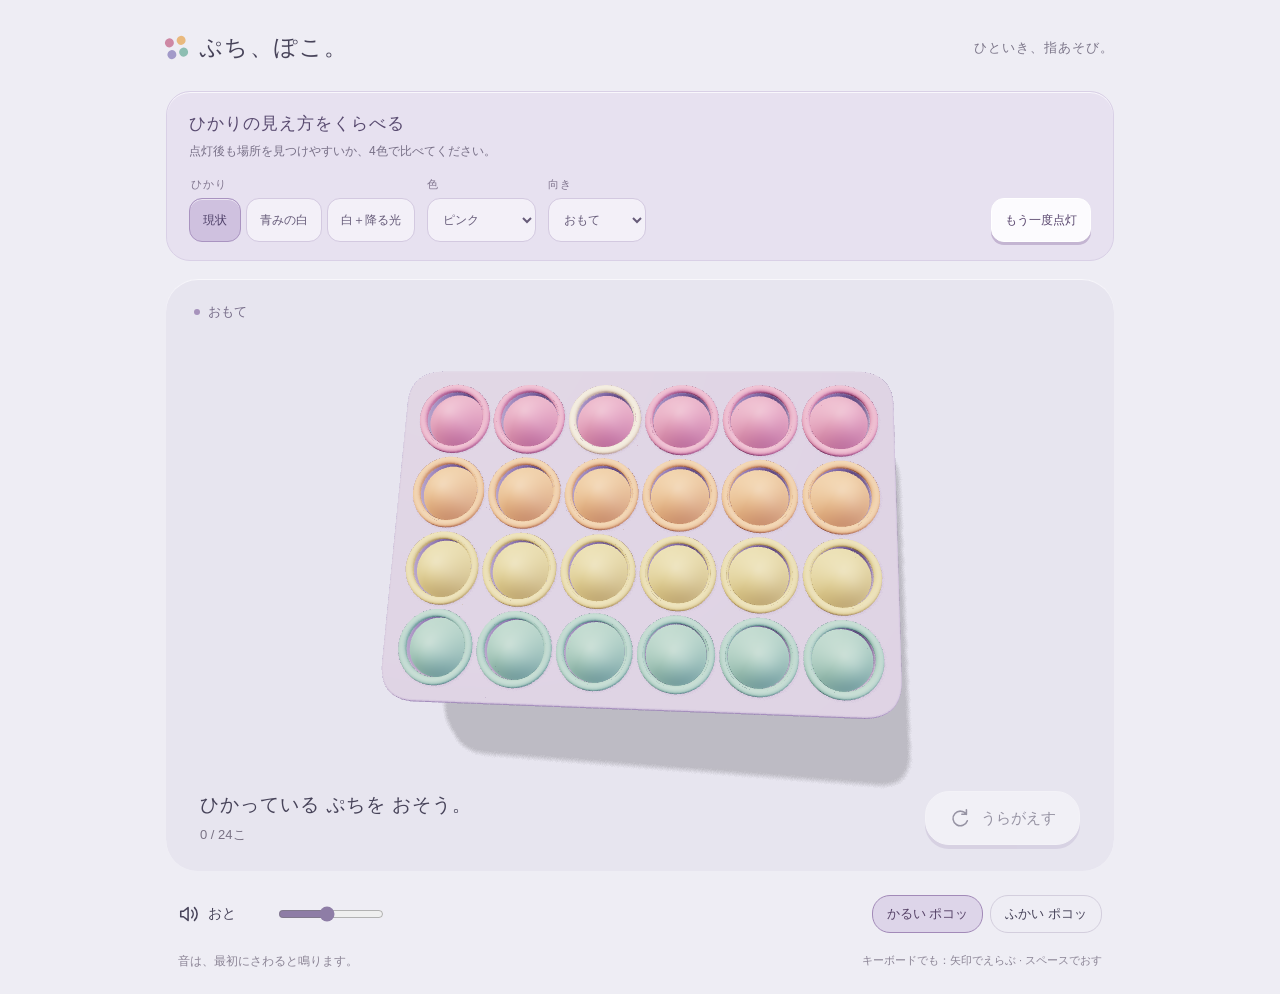
==== compare/index.html @ 1e58d140 "光の3案をスマホから比べられる専用画面を追加" ====
<!doctype html>
<html lang="ja">
<head>
  <meta charset="UTF-8">
  <meta name="viewport" content="width=device-width, initial-scale=1">
  <meta name="theme-color" content="#eeedf4">
  <meta name="description" content="押して、なぞって、裏返して。音と立体感を楽しむプッシュポップ。">
  <title>ぷち、ぽこ。 — プッシュポップ</title>
  <link rel="icon" type="image/svg+xml" href="data:image/svg+xml,%3Csvg xmlns='http://www.w3.org/2000/svg' viewBox='0 0 64 64'%3E%3Crect width='64' height='64' rx='18' fill='%23b9acd9'/%3E%3Ccircle cx='32' cy='32' r='21' fill='%23e4a1b3' stroke='%239f6480' stroke-width='3'/%3E%3Cellipse cx='26' cy='23' rx='8' ry='5' fill='%23f6c9d4'/%3E%3C/svg%3E">
  <link rel="stylesheet" href="../style.css">
<link rel="stylesheet" href="controls.css">
</head>
<body>
  <main class="app">
    <header class="topbar">
      <div class="wordmark"><span class="mark" aria-hidden="true"><i></i><i></i><i></i><i></i></span><h1>ぷち、ぽこ。</h1></div>
      <span class="top-note">ひといき、指あそび。</span>
    </header>
    <section class="play-area" aria-label="プッシュポップ">
      <div class="play-top">
        <div class="mode-switch" role="group" aria-label="あそびかた">
          <button class="is-selected" data-mode="full" aria-pressed="true">じゆうに あそぶ</button>
          <button data-mode="sample" aria-pressed="false">ためし押し</button>
          <button data-mode="chase" aria-pressed="false">ひかりをおう</button>
        </div>
        <span class="face-label" id="face-label">おもて</span>
      </div>
      <div class="stage" id="stage">
        <canvas id="toy" role="img" aria-label="立体のプッシュポップ。下の操作領域でもキーボードで押せます。"></canvas>
        <div id="keys" class="key-grid" role="group" aria-label="突起のキーボード操作"></div>
        <div class="loading" id="loading">おもちゃを じゅんびしています</div>
        <div class="error-panel" id="error-panel" hidden><p>おもちゃを表示できませんでした。</p><p>ブラウザの設定でグラフィック描画を有効にして、もう一度開いてください。</p><button onclick="location.reload()">もういちど</button></div>
      </div>
      <div class="play-bottom">
        <div class="instruction"><p id="hint">おして、なぞって。</p><span id="status" aria-live="polite">好きなところから、どうぞ。</span></div>
        <button class="flip-button" id="flip" disabled><svg viewBox="0 0 24 24" aria-hidden="true"><path d="M19 8a8 8 0 1 0 1 7M19 3v5h-5"/></svg>うらがえす</button>
      </div>
    </section>
    <section class="sound-bar" aria-label="音の設定">
      <div class="sound-group">
        <button id="mute" class="sound-toggle" aria-pressed="false" aria-label="音を消す"><svg viewBox="0 0 24 24" aria-hidden="true"><path d="M11 5 6 9H3v6h3l5 4ZM15 8a6 6 0 0 1 0 8M18 5a10 10 0 0 1 0 14"/></svg><span id="mute-label">おと</span></button>
        <input id="volume" type="range" min="0" max="100" value="45" aria-label="音量">
      </div>
      <div class="tone-switch" role="group" aria-label="音色">
        <button data-tone="soft" class="is-selected" aria-pressed="true">かるい ポコッ</button>
        <button data-tone="deep" aria-pressed="false">ふかい ポコッ</button>
      </div>
    </section>
    <footer><span id="audio-note">音は、最初にさわると鳴ります。</span><span class="keyboard-help">キーボードでも：矢印でえらぶ · スペースでおす</span></footer>
  </main>
  <script type="module" src="app.js"></script>
<script type="module" src="controls.js"></script>
</body>
</html>
---- style.css ----
:root{font-family:ui-rounded,"Hiragino Maru Gothic ProN","Hiragino Kaku Gothic ProN",Meiryo,sans-serif;color:#474359;background:#eeedf4;font-synthesis:none;--ink:#474359;--purple:#766196;--line:#d9d6e4}
*{box-sizing:border-box}body{margin:0}button,input{-webkit-tap-highlight-color:transparent}button{font:inherit;color:inherit;cursor:pointer;border:0}button:disabled{cursor:wait;opacity:.5}button:focus-visible,input:focus-visible{outline:3px solid #8063aa;outline-offset:5px}button{touch-action:manipulation}button svg{width:22px;height:22px;fill:none;stroke:currentColor;stroke-width:1.7;stroke-linecap:round;stroke-linejoin:round}[hidden]{display:none!important}
.app{width:min(1040px,100%);margin:0 auto;padding:32px 46px 22px}.topbar{display:flex;align-items:center;justify-content:space-between;margin-bottom:28px}.wordmark{display:flex;align-items:center;gap:12px}h1{font-size:23px;letter-spacing:.055em;font-weight:750;margin:0}.mark{display:grid;grid-template-columns:repeat(2,9px);gap:3px;transform:rotate(-12deg)}.mark i{height:9px;border-radius:50%;background:#ce88a4}.mark i:nth-child(2){background:#e9b97d}.mark i:nth-child(3){background:#a29ac9}.mark i:nth-child(4){background:#8dbeb2}.top-note{font-size:13px;color:#7d778a;letter-spacing:.08em}.play-area{position:relative;background:#e7e5ef;border-radius:32px;box-shadow:inset 0 1px 0 #f8f7fb;overflow:hidden}.play-top{position:relative;z-index:2;padding:24px 28px 0;display:flex;align-items:center;justify-content:space-between}.mode-switch{display:flex;gap:3px;background:#dad7e4;border-radius:20px;padding:4px}.mode-switch button{padding:10px 16px;border-radius:17px;font-size:14px;background:transparent;color:#716a80}.mode-switch .is-selected{background:#fcfbfe;color:#554563;box-shadow:0 2px 5px #71628612}.face-label{font-size:13px;color:#776d89;display:flex;align-items:center;gap:8px}.face-label:before{content:"";width:6px;height:6px;border-radius:50%;background:#a793bc}.stage{position:relative;height:470px;width:100%;isolation:isolate}.stage canvas{display:block;width:100%;height:100%;touch-action:none;outline:none;cursor:pointer}.loading{position:absolute;inset:0;display:grid;place-items:center;font-size:15px;pointer-events:none}.error-panel{position:absolute;inset:8%;padding:24px;background:#f9f8fc;border-radius:20px;text-align:center;display:flex;flex-direction:column;justify-content:center}.error-panel p{font-size:15px;line-height:1.8}.error-panel button{padding:12px;border-radius:10px;background:#dfd5ee}.key-grid{position:absolute;inset:0;pointer-events:none}.bubble-key{position:absolute;width:42px;height:42px;transform:translate(-50%,-50%);border-radius:50%;pointer-events:none;background:transparent;opacity:0}.bubble-key:focus-visible{opacity:1;outline:3px solid #4b395f;outline-offset:4px;background:#ffffff18}.play-bottom{padding:0 34px 26px;display:flex;align-items:center;justify-content:space-between;gap:16px}.instruction p{font-size:19px;font-weight:700;letter-spacing:.05em;margin:0 0 7px}.instruction span{font-size:13px;color:#797284}.flip-button{display:flex;align-items:center;gap:10px;background:#fcfbfe;border:1px solid #fff;border-radius:24px;padding:15px 23px;font-size:15px;box-shadow:0 4px 0 #c8bfd7;white-space:nowrap;transition:background .15s}.flip-button:active{box-shadow:0 1px 0 #c8bfd7;transform:translateY(3px)}.sound-bar{padding:24px 12px 18px;display:flex;justify-content:space-between;align-items:center;gap:24px}.sound-group{display:flex;gap:18px;align-items:center}.sound-toggle{display:flex;gap:8px;align-items:center;background:transparent;font-size:14px;padding:8px 0;min-width:80px}.sound-toggle[aria-pressed=true]{color:#8d526f}.sound-toggle[aria-pressed=true] svg{stroke-dasharray:3 2}input[type=range]{accent-color:#8e7da6;width:106px;cursor:pointer}.tone-switch{display:flex;gap:7px}.tone-switch button{font-size:13px;background:transparent;border:1px solid #d3cedd;border-radius:18px;padding:9px 14px}.tone-switch button.is-selected{background:#ddd5e9;border-color:#a28ab8;color:#564267}footer{display:flex;justify-content:space-between;gap:16px;color:#8b8495;font-size:12px;padding:0 12px;line-height:1.7}.keyboard-help{font-size:11px}
@media(hover:hover) and (pointer:fine){.flip-button:hover{background:#f3edf9}.mode-switch button:not(.is-selected):hover,.tone-switch button:not(.is-selected):hover{background:#e4ddea}}
@media(min-height:950px) and (min-width:700px){.app{padding-top:60px}.stage{height:540px}}
@media(max-width:650px){.app{padding:22px 14px 24px}.topbar{margin-bottom:23px;padding:0 7px}h1{font-size:20px}.top-note{font-size:11px;letter-spacing:0}.play-area{border-radius:26px}.play-top{padding:18px 14px 0}.mode-switch button{padding:9px 10px;font-size:12px}.face-label{font-size:11px;gap:5px}.stage{height:355px}.play-bottom{padding:0 20px 24px;gap:8px}.instruction p{font-size:16px}.instruction span{font-size:11px}.flip-button{font-size:13px;padding:13px 15px;gap:7px}.flip-button svg{width:19px;height:19px}.sound-bar{flex-direction:column;gap:13px;padding:21px 8px 16px}.sound-group{width:100%;justify-content:center;gap:28px}input[type=range]{width:146px}.tone-switch button{font-size:13px;padding:10px 20px}footer{justify-content:center;text-align:center;font-size:11px}.keyboard-help{display:none}}
@media(max-width:360px){.app{padding-inline:10px}.top-note{display:none}.play-top{padding-inline:10px}.mode-switch button{font-size:11px;padding-inline:8px}.stage{height:290px}.play-bottom{padding-inline:14px}.instruction p{font-size:14px}.instruction span{font-size:10px}.flip-button{font-size:12px;padding:12px}.tone-switch button{padding-inline:16px}}
@media(prefers-reduced-motion:reduce){*{scroll-behavior:auto!important;transition:none!important}}
.mode-switch{flex-wrap:wrap}.mode-switch button{white-space:nowrap}
.face-label{white-space:nowrap;flex-shrink:0}.play-top{gap:12px}.flip-button:disabled{cursor:default}
.sr-only{position:absolute;width:1px;height:1px;padding:0;margin:-1px;overflow:hidden;clip-path:inset(50%);white-space:nowrap;border:0}
@media(max-width:650px){.play-top{flex-wrap:wrap;gap:10px}.mode-switch{width:100%;justify-content:center}.face-label{margin-left:auto}}
@media(max-width:360px){.is-chase .play-bottom{flex-direction:column;align-items:stretch;gap:15px}.is-chase .flip-button{align-self:flex-end}.is-chase .instruction span{font-size:12px}}
---- compare/controls.css ----
.compare-panel {
  margin: 0 0 18px;
  padding: 20px 22px 18px;
  color: #514966;
  background: #e7e1f0;
  border: 1px solid #d9d0e6;
  border-radius: 24px;
  box-shadow: inset 0 1px 0 #f9f7fc;
}

.compare-panel__heading h2 {
  margin: 0;
  color: #594b70;
  font-size: 17px;
  letter-spacing: .06em;
}

.compare-panel__heading p {
  margin: 7px 0 16px;
  color: #776f86;
  font-size: 12px;
  line-height: 1.6;
}

.compare-panel__controls {
  display: flex;
  align-items: flex-end;
  gap: 12px;
  flex-wrap: wrap;
}

.compare-panel__group {
  min-width: 0;
  margin: 0;
  padding: 0;
  border: 0;
}

.compare-panel__group legend {
  margin-bottom: 6px;
  color: #81768f;
  font-size: 11px;
  letter-spacing: .08em;
}

.compare-panel__select {
  display: flex;
  flex-direction: column;
  gap: 6px;
  color: #81768f;
  font-size: 11px;
  letter-spacing: .08em;
}

.compare-panel__select select {
  min-height: 44px;
  min-width: 98px;
  padding: 8px 28px 8px 11px;
  color: #665b79;
  font: inherit;
  font-size: 12px;
  background: #f3f0f8;
  border: 1px solid #d3c9e0;
  border-radius: 13px;
}

.compare-panel__variant-list,
.compare-panel__row-list,
.compare-panel__side-list {
  display: flex;
  gap: 5px;
  flex-wrap: wrap;
}

.compare-panel button {
  min-height: 44px;
  padding: 9px 13px;
  color: #665b79;
  font: inherit;
  font-size: 12px;
  line-height: 1.25;
  white-space: nowrap;
  background: #f3f0f8;
  border: 1px solid #d3c9e0;
  border-radius: 13px;
  cursor: pointer;
  touch-action: manipulation;
  -webkit-tap-highlight-color: transparent;
}

.compare-panel button[aria-pressed="true"] {
  color: #4f4169;
  background: #cfc1df;
  border-color: #a993c0;
  box-shadow: inset 0 1px 0 #ebe4f2;
}

.compare-panel__replay {
  margin-left: auto;
  color: #58456d !important;
  background: #fcfbfe !important;
  border-color: #fff !important;
  box-shadow: 0 3px 0 #c4b5d2;
}

.compare-panel__replay:active {
  transform: translateY(2px);
  box-shadow: 0 1px 0 #c4b5d2;
}

.compare-panel__replay-short {
  display: none;
}

.compare-panel button:focus-visible {
  outline: 3px solid #8063aa;
  outline-offset: 3px;
}

/* The comparison page always runs the light-following game mode. */
.compare-panel ~ .play-area .mode-switch {
  display: none;
}

@media (hover: hover) and (pointer: fine) {
  .compare-panel button:not([aria-pressed="true"]):hover {
    background: #e9e2f1;
    border-color: #b9a9cd;
  }
}

@media (max-width: 650px) {
  .app:has(.compare-panel) > .topbar {
    display: none;
  }

  .compare-panel {
    margin-bottom: 10px;
    padding: 13px 12px 12px;
    border-radius: 20px;
  }

  .compare-panel__heading h2 {
    font-size: 15px;
  }

  .compare-panel__heading p {
    margin: 4px 0 10px;
    font-size: 11px;
  }

  .compare-panel__controls {
    display: grid;
    grid-template-columns: 1fr .9fr .9fr;
    align-items: start;
    gap: 13px 10px;
  }

  .compare-panel__variants {
    grid-column: 1 / -1;
  }

  .compare-panel__variant-list button {
    flex: 1 1 auto;
  }

  .compare-panel__select select,
  .compare-panel__replay {
    min-height: 44px;
  }

  .compare-panel__select { min-width: 0; }
  .compare-panel__select select {
    width: 100%; min-width: 0; padding: 8px 2px 8px 5px;
    letter-spacing: 0;
  }

  .compare-panel__replay {
    margin: 18px 0 0;
  }

  .compare-panel__replay-long {
    display: none;
  }

  .compare-panel__replay-short {
    display: inline;
  }
}

@media (max-width: 360px) {
  .compare-panel__variant-list,
  .compare-panel__row-list,
  .compare-panel__side-list {
    gap: 4px;
  }

  .compare-panel button {
    padding-inline: 9px;
    font-size: 11px;
  }
}
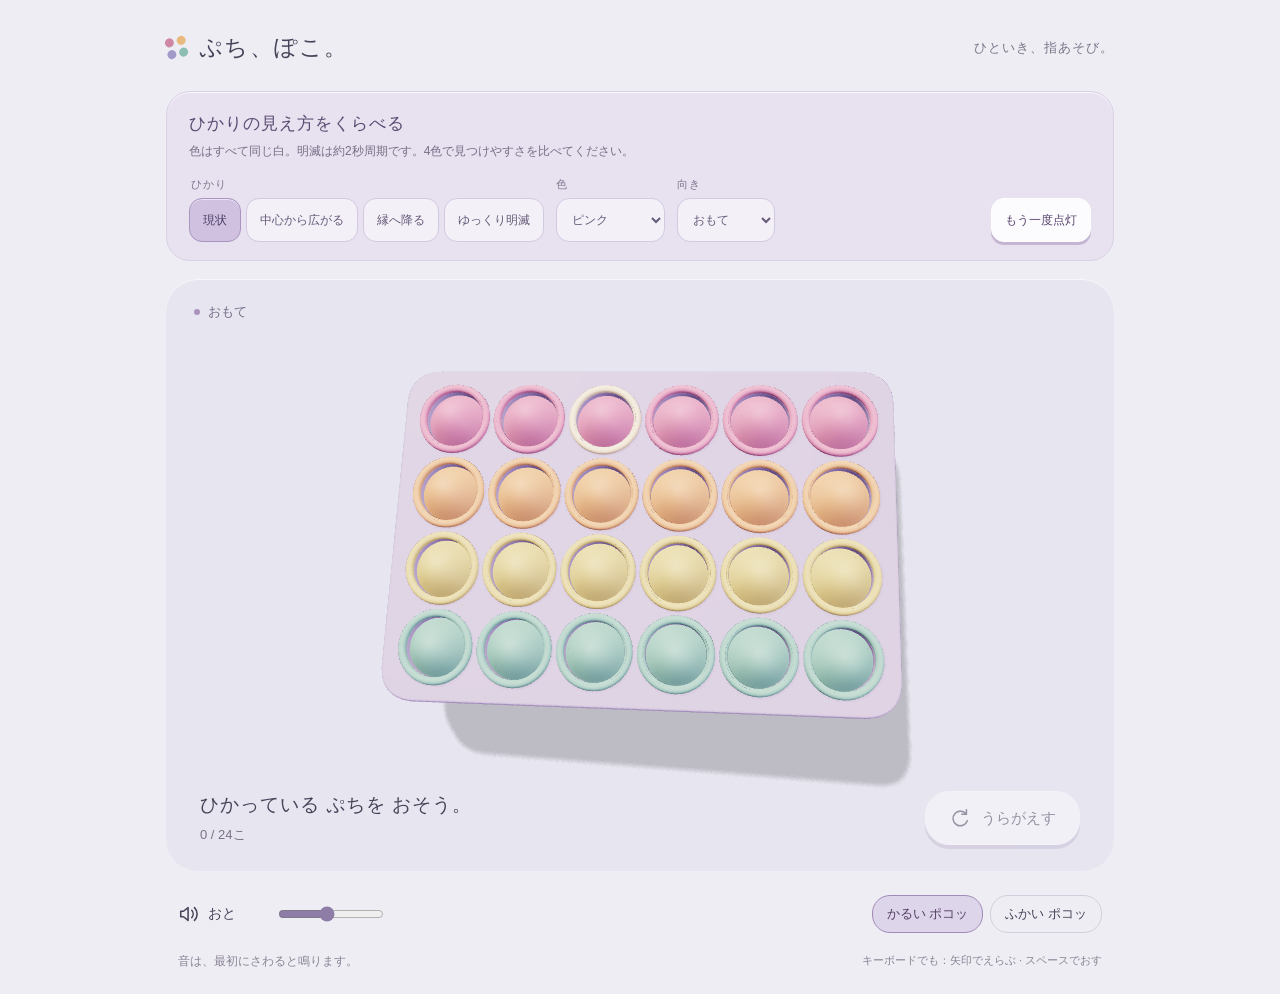
==== commit 7ea6bc44: "同じ白で中心からの光・縁への光・明滅を比較できるよう更新" ====
--- a/compare/index.html
+++ b/compare/index.html
@@ -8,7 +8,7 @@
   <title>ぷち、ぽこ。 — プッシュポップ</title>
   <link rel="icon" type="image/svg+xml" href="data:image/svg+xml,%3Csvg xmlns='http://www.w3.org/2000/svg' viewBox='0 0 64 64'%3E%3Crect width='64' height='64' rx='18' fill='%23b9acd9'/%3E%3Ccircle cx='32' cy='32' r='21' fill='%23e4a1b3' stroke='%239f6480' stroke-width='3'/%3E%3Cellipse cx='26' cy='23' rx='8' ry='5' fill='%23f6c9d4'/%3E%3C/svg%3E">
   <link rel="stylesheet" href="../style.css">
-<link rel="stylesheet" href="controls.css">
+<link rel="stylesheet" href="controls.css?v=white-v2">
 </head>
 <body>
   <main class="app">
@@ -48,7 +48,7 @@
     </section>
     <footer><span id="audio-note">音は、最初にさわると鳴ります。</span><span class="keyboard-help">キーボードでも：矢印でえらぶ · スペースでおす</span></footer>
   </main>
-  <script type="module" src="app.js"></script>
-<script type="module" src="controls.js"></script>
+  <script type="module" src="app.js?v=white-v2"></script>
+<script type="module" src="controls.js?v=white-v2"></script>
 </body>
 </html>
--- a/compare/controls.css
+++ b/compare/controls.css
@@ -70,6 +70,10 @@
   display: flex;
   gap: 5px;
   flex-wrap: wrap;
+}
+
+.compare-panel__variant-list button {
+  flex: 1 1 auto;
 }
 
 .compare-panel button {
@@ -160,8 +164,15 @@
     grid-column: 1 / -1;
   }
 
+  .compare-panel__variant-list {
+    display: grid;
+    grid-template-columns: repeat(2, minmax(0, 1fr));
+    gap: 5px;
+  }
+
   .compare-panel__variant-list button {
-    flex: 1 1 auto;
+    width: 100%;
+    padding-inline: 5px;
   }
 
   .compare-panel__select select,
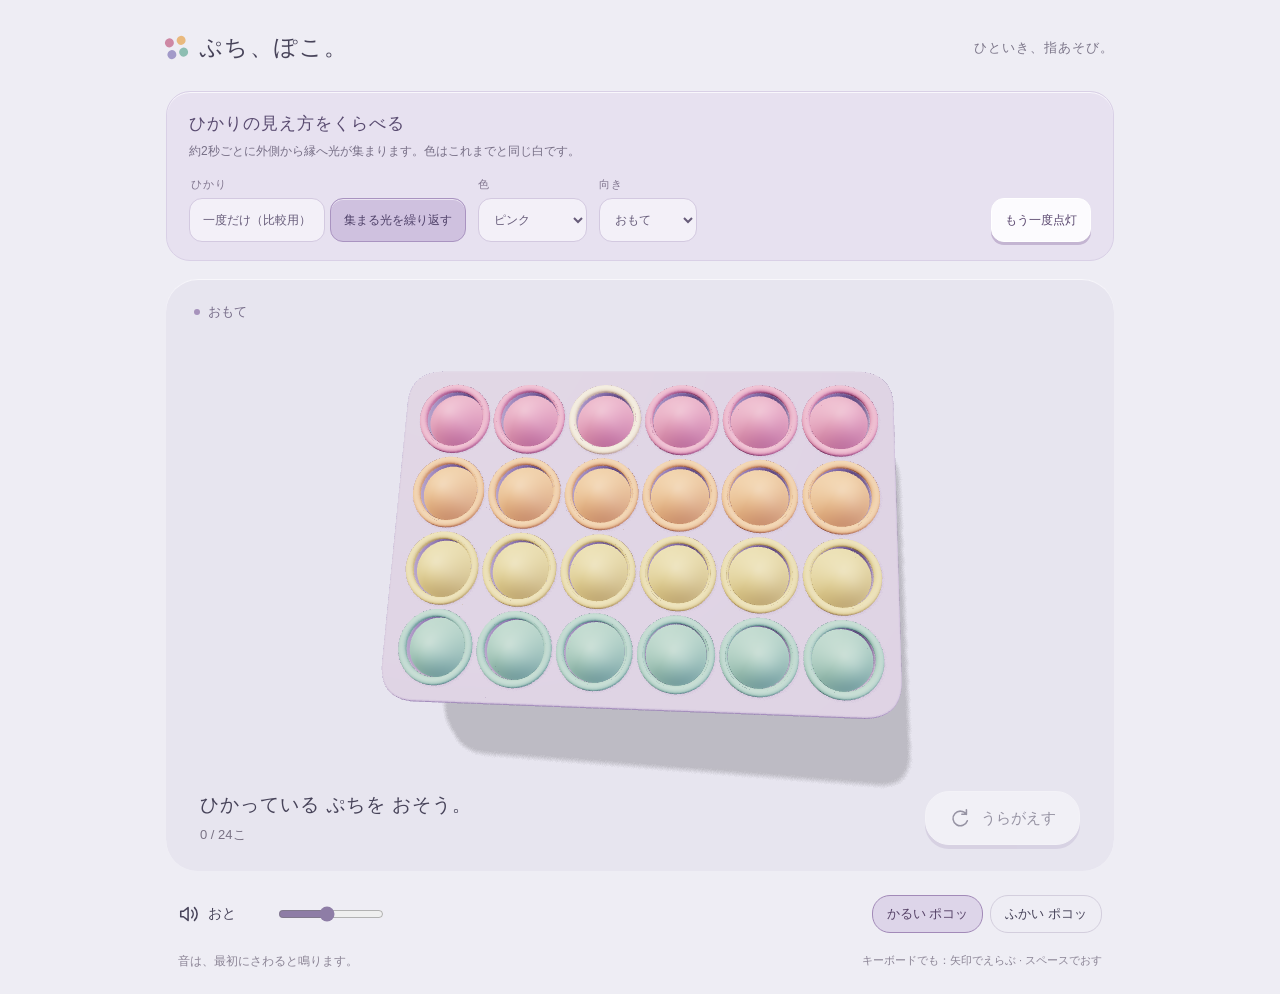
==== commit 195bf473: "光が外側から縁へ集まる点灯を約2秒ごとに繰り返す" ====
--- a/compare/index.html
+++ b/compare/index.html
@@ -8,7 +8,7 @@
   <title>ぷち、ぽこ。 — プッシュポップ</title>
   <link rel="icon" type="image/svg+xml" href="data:image/svg+xml,%3Csvg xmlns='http://www.w3.org/2000/svg' viewBox='0 0 64 64'%3E%3Crect width='64' height='64' rx='18' fill='%23b9acd9'/%3E%3Ccircle cx='32' cy='32' r='21' fill='%23e4a1b3' stroke='%239f6480' stroke-width='3'/%3E%3Cellipse cx='26' cy='23' rx='8' ry='5' fill='%23f6c9d4'/%3E%3C/svg%3E">
   <link rel="stylesheet" href="../style.css">
-<link rel="stylesheet" href="controls.css?v=white-v2">
+<link rel="stylesheet" href="controls.css?v=gather-repeat">
 </head>
 <body>
   <main class="app">
@@ -48,7 +48,7 @@
     </section>
     <footer><span id="audio-note">音は、最初にさわると鳴ります。</span><span class="keyboard-help">キーボードでも：矢印でえらぶ · スペースでおす</span></footer>
   </main>
-  <script type="module" src="app.js?v=white-v2"></script>
-<script type="module" src="controls.js?v=white-v2"></script>
+  <script type="module" src="app.js?v=gather-repeat"></script>
+<script type="module" src="controls.js?v=gather-repeat"></script>
 </body>
 </html>
